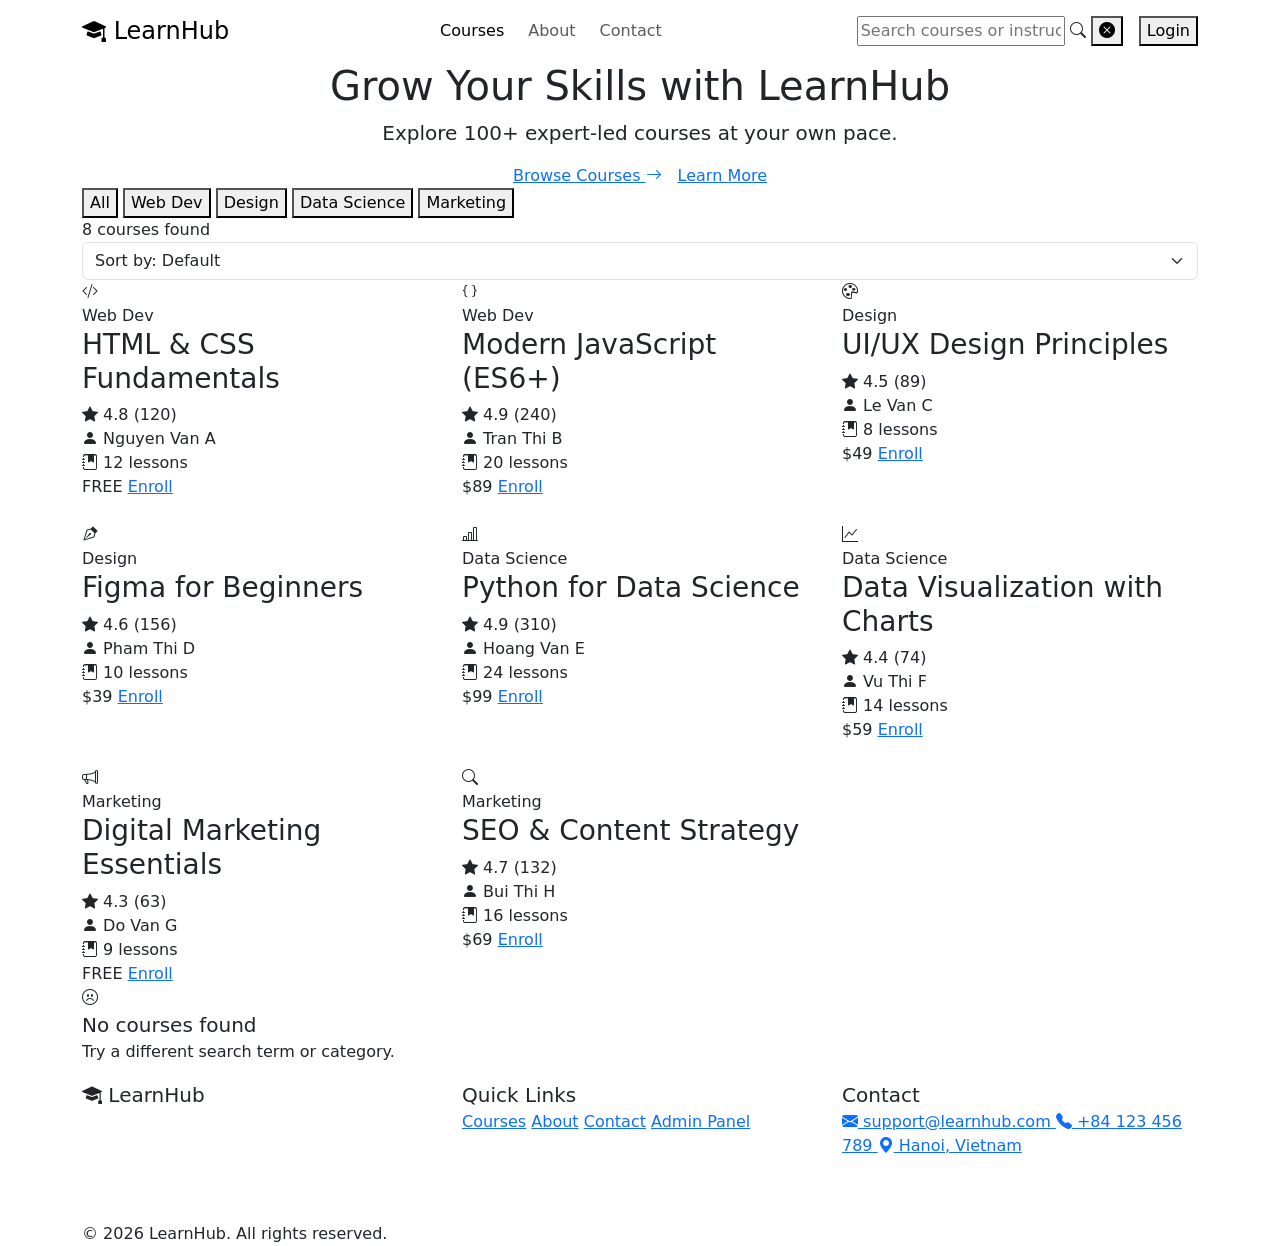
==== FE/index.html @ e5425d38 "cmt" ====
<!DOCTYPE html>
<html lang="en">
<head>
<meta charset="UTF-8" />
<meta name="viewport" content="width=device-width, initial-scale=1.0" />
<title>LearnHub — Online Learning Platform</title>

<!-- Bootstrap 5 CSS (CDN) -->
<link
  href="https://cdn.jsdelivr.net/npm/bootstrap@5.3.3/dist/css/bootstrap.min.css"
  rel="stylesheet"
/>
<!-- Bootstrap Icons (CDN) -->
<link
  rel="stylesheet"
  href="https://cdn.jsdelivr.net/npm/bootstrap-icons@1.11.3/font/bootstrap-icons.css"
/>
<!-- Shared custom styles -->
<link rel="stylesheet" href="style.css" />
</head>
<body>

<!-- ===================== NAVBAR ===================== -->
<nav class="navbar navbar-expand-lg sticky-top">
  <div class="container">
    <a class="navbar-brand fs-4" href="index.html">
      <i class="bi bi-mortarboard-fill"></i> LearnHub
    </a>

    <button
      class="navbar-toggler"
      type="button"
      data-bs-toggle="collapse"
      data-bs-target="#navMenu"
      aria-controls="navMenu"
      aria-expanded="false"
      aria-label="Toggle navigation"
    >
      <span class="navbar-toggler-icon"></span>
    </button>

    <div class="collapse navbar-collapse" id="navMenu">
      <ul class="navbar-nav mx-auto mb-3 mb-lg-0 gap-lg-2">
        <li class="nav-item"><a class="nav-link active" href="index.html">Courses</a></li>
        <li class="nav-item"><a class="nav-link" href="#about">About</a></li>
        <li class="nav-item"><a class="nav-link" href="#contact">Contact</a></li>
      </ul>

      <div class="d-flex align-items-center gap-3">
        <div class="search-wrapper" id="searchWrapper">
          <input
            type="text"
            id="searchInput"
            class="search-input"
            placeholder="Search courses or instructors..."
            aria-label="Search courses"
          />
          <i class="bi bi-search search-icon"></i>
          <button class="search-clear" id="searchClear" aria-label="Clear search">
            <i class="bi bi-x-circle-fill"></i>
          </button>
        </div>
        <button class="btn-custom btn-primary-custom">Login</button>
      </div>
    </div>
  </div>
</nav>

<!-- ===================== HERO ===================== -->
<header class="hero bg-light-custom">
  <div class="container text-center">
    <h1 class="hero-title">Grow Your Skills with LearnHub</h1>
    <p class="hero-text fs-5">Explore 100+ expert-led courses at your own pace.</p>
    <div class="d-flex justify-content-center gap-3 flex-wrap">
      <a href="#courses" class="btn-custom btn-primary-custom">
        Browse Courses <i class="bi bi-arrow-right"></i>
      </a>
      <a href="#about" class="btn-custom" style="background: var(--white); border: 1px solid var(--border);">
        Learn More
      </a>
    </div>
  </div>
</header>

<!-- ===================== COURSE LISTING ===================== -->
<main class="container section-padding" id="courses">

  <!-- Category tabs -->
  <div class="category-tabs">
    <button class="tab-btn active" data-category="All">All</button>
    <button class="tab-btn" data-category="Web Dev">Web Dev</button>
    <button class="tab-btn" data-category="Design">Design</button>
    <button class="tab-btn" data-category="Data Science">Data Science</button>
    <button class="tab-btn" data-category="Marketing">Marketing</button>
  </div>

  <!-- Toolbar: results count + sort -->
  <div class="toolbar">
    <span class="results-count" id="resultsCount">8 courses found</span>
    <select class="form-select sort-select" id="sortSelect" aria-label="Sort courses">
      <option value="default">Sort by: Default</option>
      <option value="price-asc">Price: Low to High</option>
      <option value="price-desc">Price: High to Low</option>
      <option value="rating-desc">Rating: High to Low</option>
    </select>
  </div>

  <!-- Course cards grid -->
  <div class="row g-4" id="courseGrid">
    <!-- Cards are injected here by app.js -->
  </div>

  <!-- Empty state -->
  <div class="no-courses" id="noCourses">
    <i class="bi bi-emoji-frown d-block"></i>
    <p class="fs-5 mb-0">No courses found</p>
    <p>Try a different search term or category.</p>
  </div>

</main>

<!-- ===================== FOOTER ===================== -->
<footer id="contact">
  <div class="container">
    <div class="row g-4">
      <div class="col-lg-4 col-md-6">
        <div class="footer-title fs-5"><i class="bi bi-mortarboard-fill"></i> LearnHub</div>
        <p class="text-white-50">
          LearnHub helps you learn practical, job-ready skills with expert-led,
          self-paced courses in web development, design, data science, and marketing.
        </p>
      </div>
      <div class="col-lg-4 col-md-6">
        <div class="footer-title fs-5">Quick Links</div>
        <a href="index.html" class="footer-link">Courses</a>
        <a href="#about" class="footer-link">About</a>
        <a href="#contact" class="footer-link">Contact</a>
        <a href="admin.html" class="footer-link">Admin Panel</a>
      </div>
      <div class="col-lg-4 col-md-6">
        <div class="footer-title fs-5">Contact</div>
        <a href="mailto:support@learnhub.com" class="footer-link">
          <i class="bi bi-envelope-fill"></i> support@learnhub.com
        </a>
        <a href="tel:+84123456789" class="footer-link">
          <i class="bi bi-telephone-fill"></i> +84 123 456 789
        </a>
        <a href="#" class="footer-link">
          <i class="bi bi-geo-alt-fill"></i> Hanoi, Vietnam
        </a>
      </div>
    </div>
    <div class="footer-bottom">
      &copy; 2026 LearnHub. All rights reserved.
    </div>
  </div>
</footer>

<!-- Bootstrap JS bundle (CDN) -->
<script src="https://cdn.jsdelivr.net/npm/bootstrap@5.3.3/dist/js/bootstrap.bundle.min.js"></script>
<!-- Shared app logic (data, render, filter, sort) -->
<script src="app.js"></script>
</body>
</html>
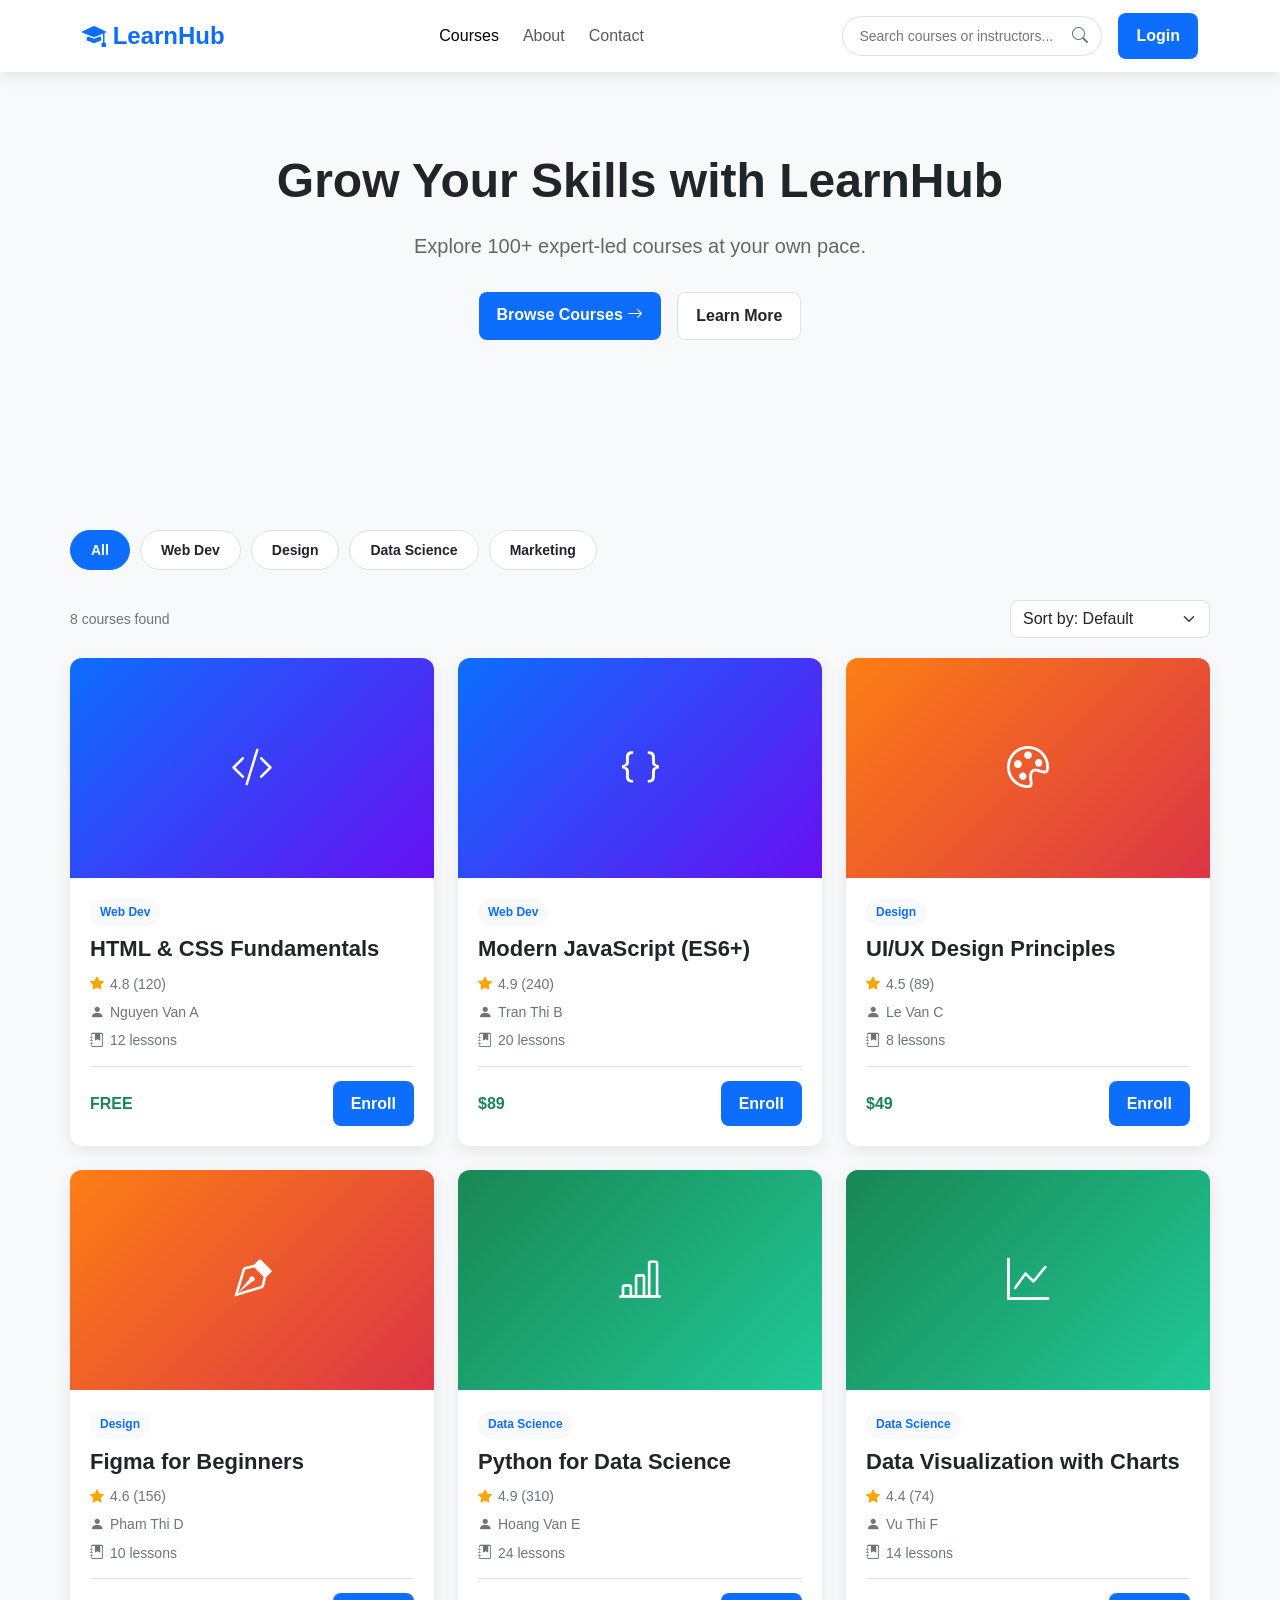
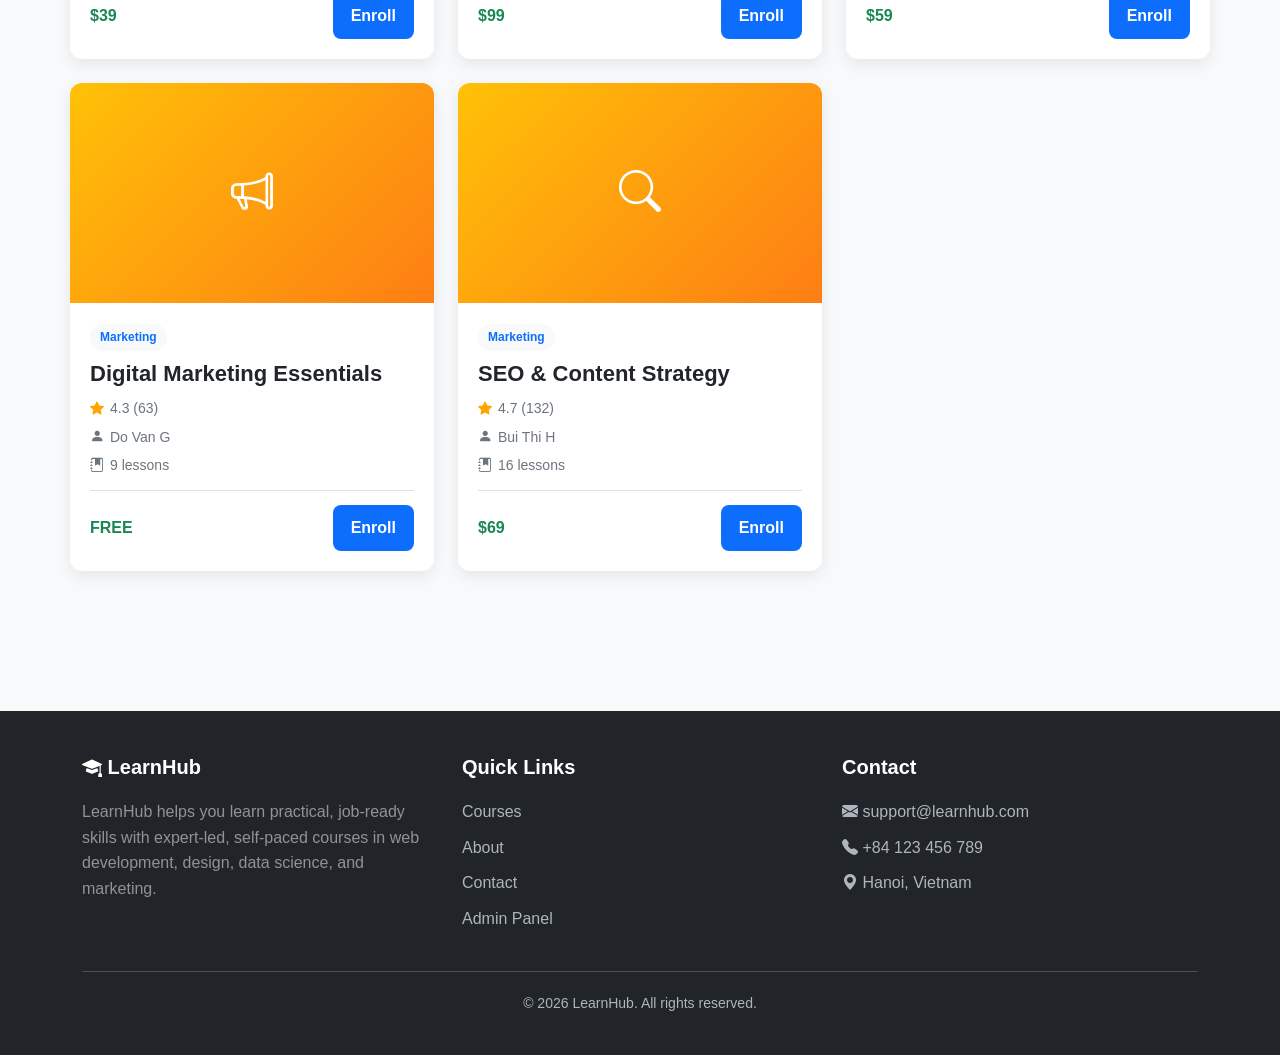
==== commit 0bad27a2: "add login and signup page" ====
--- a/FE/index.html
+++ b/FE/index.html
@@ -16,7 +16,7 @@
   href="https://cdn.jsdelivr.net/npm/bootstrap-icons@1.11.3/font/bootstrap-icons.css"
 />
 <!-- Shared custom styles -->
-<link rel="stylesheet" href="style.css" />
+<link rel="stylesheet" href="Style.css" />
 </head>
 <body>
 
@@ -60,7 +60,7 @@
             <i class="bi bi-x-circle-fill"></i>
           </button>
         </div>
-        <button class="btn-custom btn-primary-custom">Login</button>
+        <a class="btn-custom btn-primary-custom" href="login.html">Login</a>
       </div>
     </div>
   </div>
--- a/FE/Style.css
+++ b/FE/Style.css
@@ -0,0 +1,640 @@
+﻿* {
+    margin: 0;
+    padding: 0;
+    box-sizing: border-box;
+}
+
+html {
+    scroll-behavior: smooth;
+}
+
+body {
+    font-family: "Segoe UI", sans-serif;
+    background: #f8f9fa;
+    color: #212529;
+    line-height: 1.6;
+}
+
+img {
+    max-width: 100%;
+    display: block;
+}
+
+a {
+    text-decoration: none;
+    color: inherit;
+}
+
+ul {
+    list-style: none;
+}
+
+:root {
+    --primary: #0d6efd;
+    --secondary: #6c757d;
+    --success: #198754;
+    --danger: #dc3545;
+    --warning: #ffc107;
+    --white: #fff;
+    --light: #f8f9fa;
+    --dark: #212529;
+    --border: #dee2e6;
+    --radius: 10px;
+    --shadow: 0 5px 15px rgba(0, 0, 0, .08);
+}
+
+.navbar {
+    background: var(--white);
+    box-shadow: var(--shadow);
+    padding: 12px 0;
+}
+
+.navbar-brand {
+    font-weight: 700;
+    color: var(--primary);
+}
+
+.nav-link {
+    font-weight: 500;
+    transition: .3s;
+}
+
+    .nav-link:hover {
+        color: var(--primary);
+    }
+
+.btn-custom {
+    border: none;
+    border-radius: 8px;
+    padding: 10px 18px;
+    font-weight: 600;
+    cursor: pointer;
+    transition: .3s;
+}
+
+.btn-primary-custom {
+    background: var(--primary);
+    color: var(--white);
+}
+
+    .btn-primary-custom:hover {
+        background: #0056d2;
+    }
+
+.hero {
+    padding: 80px 0;
+}
+
+.hero-title {
+    font-size: 48px;
+    font-weight: 700;
+    margin-bottom: 20px;
+}
+
+.hero-text {
+    color: #666;
+    margin-bottom: 30px;
+}
+
+.course-card {
+    background: var(--white);
+    border-radius: 12px;
+    overflow: hidden;
+    box-shadow: var(--shadow);
+    transition: .3s;
+    height: 100%;
+}
+
+    .course-card:hover {
+        transform: translateY(-5px);
+        box-shadow: 0 10px 20px rgba(0, 0, 0, .15);
+    }
+
+.course-image {
+    width: 100%;
+    height: 220px;
+    object-fit: cover;
+}
+
+.course-body {
+    padding: 20px;
+}
+
+.course-title {
+    font-size: 22px;
+    font-weight: 700;
+    margin-bottom: 10px;
+}
+
+.course-price {
+    color: var(--success);
+    font-weight: 700;
+}
+
+.course-rating {
+    color: orange;
+}
+
+footer {
+    background: var(--dark);
+    color: var(--white);
+    padding: 40px 0;
+    margin-top: 60px;
+}
+
+.form-control,
+.form-select {
+    border-radius: 8px;
+}
+
+    .form-control:focus,
+    .form-select:focus {
+        border-color: var(--primary);
+        box-shadow: 0 0 0 .2rem rgba(13, 110, 253, .2);
+    }
+
+.table {
+    background: var(--white);
+}
+
+.modal-content {
+    border: none;
+    border-radius: 12px;
+}
+
+.sidebar {
+    min-height: 100vh;
+    background: var(--dark);
+    color: var(--white);
+}
+
+.section-padding {
+    padding: 80px 0;
+}
+
+.shadow-custom {
+    box-shadow: var(--shadow);
+}
+
+.rounded-custom {
+    border-radius: var(--radius);
+}
+
+.text-primary-custom {
+    color: var(--primary);
+}
+
+.bg-light-custom {
+    background: var(--light);
+}
+
+@media (max-width: 992px) {
+    .hero {
+        padding: 60px 0;
+    }
+
+    .hero-title {
+        font-size: 38px;
+    }
+}
+
+@media (max-width: 768px) {
+    .hero {
+        text-align: center;
+    }
+
+    .hero-title {
+        font-size: 32px;
+    }
+
+    .course-title {
+        font-size: 20px;
+    }
+
+    .section-padding {
+        padding: 60px 0;
+    }
+}
+
+@media (max-width: 576px) {
+    .hero-title {
+        font-size: 28px;
+    }
+
+    .course-title {
+        font-size: 18px;
+    }
+
+    .btn-custom {
+        width: 100%;
+    }
+    .course-footer {
+        flex-direction: column;
+        align-items: stretch;
+        gap: 10px;
+    }
+
+    footer {
+        text-align: center;
+    }
+}
+
+/* Search box in navbar */
+.search-wrapper {
+    position: relative;
+    width: 260px;
+}
+
+.search-input {
+    border-radius: 20px;
+    padding: 8px 36px 8px 16px;
+    border: 1px solid var(--border);
+    width: 100%;
+    font-size: 14px;
+    outline: none;
+    transition: .3s;
+}
+
+    .search-input:focus {
+        border-color: var(--primary);
+        box-shadow: 0 0 0 .15rem rgba(13, 110, 253, .15);
+    }
+
+.search-icon {
+    position: absolute;
+    right: 14px;
+    top: 50%;
+    transform: translateY(-50%);
+    color: var(--secondary);
+    pointer-events: none;
+}
+
+.search-clear {
+    position: absolute;
+    right: 10px;
+    top: 50%;
+    transform: translateY(-50%);
+    color: var(--secondary);
+    cursor: pointer;
+    background: none;
+    border: none;
+    display: none;
+    font-size: 16px;
+    line-height: 1;
+}
+
+.search-wrapper.has-text .search-icon {
+    display: none;
+}
+
+.search-wrapper.has-text .search-clear {
+    display: block;
+}
+
+/* Category tabs */
+.category-tabs {
+    display: flex;
+    flex-wrap: wrap;
+    gap: 10px;
+    margin: 30px 0;
+}
+
+.tab-btn {
+    border: 1px solid var(--border);
+    background: var(--white);
+    color: var(--dark);
+    padding: 8px 20px;
+    border-radius: 30px;
+    font-weight: 600;
+    font-size: 14px;
+    cursor: pointer;
+    transition: .25s;
+}
+
+    .tab-btn:hover {
+        border-color: var(--primary);
+        color: var(--primary);
+    }
+
+    .tab-btn.active {
+        background: var(--primary);
+        border-color: var(--primary);
+        color: var(--white);
+    }
+
+/* Toolbar */
+.toolbar {
+    display: flex;
+    align-items: center;
+    justify-content: space-between;
+    flex-wrap: wrap;
+    gap: 12px;
+    margin-bottom: 20px;
+}
+
+.results-count {
+    color: var(--secondary);
+    font-size: 14px;
+}
+
+.sort-select {
+    width: auto;
+    min-width: 200px;
+}
+
+/* Course thumbnail placeholder */
+.course-image.thumb-placeholder {
+    height: 220px;
+    display: flex;
+    align-items: center;
+    justify-content: center;
+    font-size: 42px;
+    color: var(--white);
+}
+
+.thumb-web-dev { background: linear-gradient(135deg, #0d6efd, #6610f2); }
+.thumb-design { background: linear-gradient(135deg, #fd7e14, #dc3545); }
+.thumb-data-science { background: linear-gradient(135deg, #198754, #20c997); }
+.thumb-marketing { background: linear-gradient(135deg, #ffc107, #fd7e14); }
+
+/* Course meta rows */
+.course-meta {
+    display: flex;
+    align-items: center;
+    gap: 6px;
+    font-size: 14px;
+    color: var(--secondary);
+    margin-bottom: 6px;
+}
+
+.course-footer {
+    display: flex;
+    align-items: center;
+    justify-content: space-between;
+    margin-top: 14px;
+    padding-top: 14px;
+    border-top: 1px solid var(--border);
+}
+
+.badge-category {
+    display: inline-block;
+    font-size: 12px;
+    font-weight: 600;
+    padding: 4px 10px;
+    border-radius: 20px;
+    background: var(--light);
+    color: var(--primary);
+    margin-bottom: 10px;
+}
+
+/* No courses found state */
+.no-courses {
+    text-align: center;
+    padding: 60px 20px;
+    color: var(--secondary);
+    display: none;
+}
+
+    .no-courses.show {
+        display: block;
+    }
+
+    /* Auth pages */
+    .auth-shell {
+        min-height: calc(100vh - 80px);
+        display: flex;
+        align-items: center;
+        padding: 48px 0 72px;
+        background:
+            radial-gradient(circle at top left, rgba(13, 110, 253, .14), transparent 34%),
+            radial-gradient(circle at bottom right, rgba(25, 135, 84, .10), transparent 32%),
+            var(--light);
+    }
+
+    .auth-panel {
+        position: relative;
+        overflow: hidden;
+        background: linear-gradient(180deg, rgba(255, 255, 255, .98), rgba(248, 249, 250, .98));
+        border: 1px solid rgba(222, 226, 230, .85);
+    }
+
+    .auth-panel::before {
+        content: "";
+        position: absolute;
+        inset: auto -90px -120px auto;
+        width: 240px;
+        height: 240px;
+        border-radius: 50%;
+        background: radial-gradient(circle, rgba(13, 110, 253, .14), transparent 70%);
+        pointer-events: none;
+    }
+
+    .auth-brand {
+        display: inline-flex;
+        align-items: center;
+        gap: 10px;
+        font-weight: 700;
+        color: var(--primary);
+        margin-bottom: 16px;
+    }
+
+    .auth-kicker {
+        display: inline-flex;
+        align-items: center;
+        gap: 8px;
+        border-radius: 999px;
+        padding: 8px 14px;
+        background: rgba(13, 110, 253, .1);
+        color: var(--primary);
+        font-size: 13px;
+        font-weight: 600;
+        margin-bottom: 18px;
+    }
+
+    .auth-title {
+        font-size: 40px;
+        line-height: 1.1;
+        font-weight: 800;
+        margin-bottom: 14px;
+    }
+
+    .auth-text {
+        color: #5f6368;
+        max-width: 520px;
+    }
+
+    .auth-feature-list {
+        display: grid;
+        gap: 12px;
+        margin-top: 28px;
+    }
+
+    .auth-feature-item {
+        display: flex;
+        align-items: flex-start;
+        gap: 12px;
+        padding: 14px 16px;
+        border-radius: 14px;
+        background: rgba(255, 255, 255, .7);
+        border: 1px solid rgba(222, 226, 230, .75);
+    }
+
+    .auth-feature-icon {
+        width: 38px;
+        height: 38px;
+        border-radius: 12px;
+        display: inline-flex;
+        align-items: center;
+        justify-content: center;
+        background: rgba(13, 110, 253, .12);
+        color: var(--primary);
+        flex-shrink: 0;
+    }
+
+    .auth-form-card {
+        position: relative;
+        z-index: 1;
+    }
+
+    .auth-form-card .form-control {
+        padding: 12px 14px;
+    }
+
+    .auth-form-card .form-floating > .form-control {
+        height: calc(3.8rem + 2px);
+    }
+
+    .auth-form-card .form-floating > label {
+        color: var(--secondary);
+    }
+
+    .auth-divider {
+        display: flex;
+        align-items: center;
+        gap: 12px;
+        color: var(--secondary);
+        font-size: 14px;
+        margin: 20px 0;
+    }
+
+    .auth-divider::before,
+    .auth-divider::after {
+        content: "";
+        flex: 1;
+        height: 1px;
+        background: var(--border);
+    }
+
+    .auth-link {
+        color: var(--primary);
+        font-weight: 600;
+    }
+
+    .auth-link:hover {
+        text-decoration: underline;
+    }
+
+    .password-toggle {
+        position: absolute;
+        right: 12px;
+        top: 50%;
+        transform: translateY(-50%);
+        border: none;
+        background: transparent;
+        color: var(--secondary);
+        padding: 6px;
+    }
+
+    .auth-message {
+        display: none;
+        margin-bottom: 18px;
+    }
+
+    .auth-message.show {
+        display: block;
+    }
+
+    .auth-note {
+        color: var(--secondary);
+        font-size: 14px;
+    }
+
+    .auth-footer-link {
+        color: var(--white);
+        opacity: .82;
+    }
+
+    .auth-footer-link:hover {
+        opacity: 1;
+        color: var(--white);
+    }
+
+    @media (max-width: 992px) {
+        .auth-title {
+            font-size: 34px;
+        }
+    }
+
+    @media (max-width: 768px) {
+        .auth-shell {
+            padding: 28px 0 56px;
+        }
+
+        .auth-title {
+            font-size: 30px;
+        }
+    }
+
+    @media (max-width: 576px) {
+        .auth-title {
+            font-size: 26px;
+        }
+    }
+
+    .no-courses i {
+        font-size: 48px;
+        margin-bottom: 16px;
+        color: var(--border);
+    }
+
+/* Footer links */
+.footer-title {
+    font-weight: 700;
+    margin-bottom: 16px;
+}
+
+.footer-link {
+    display: block;
+    color: #adb5bd;
+    margin-bottom: 10px;
+    transition: .3s;
+}
+
+    .footer-link:hover {
+        color: var(--white);
+    }
+
+.footer-bottom {
+    border-top: 1px solid #495057;
+    margin-top: 30px;
+    padding-top: 20px;
+    text-align: center;
+    color: #adb5bd;
+    font-size: 14px;
+}
+
+@media (max-width: 768px) {
+    .search-wrapper {
+        width: 100%;
+        margin: 10px 0;
+    }
+
+    .toolbar {
+        flex-direction: column;
+        align-items: stretch;
+    }
+
+    .sort-select {
+        width: 100%;
+    }
+}
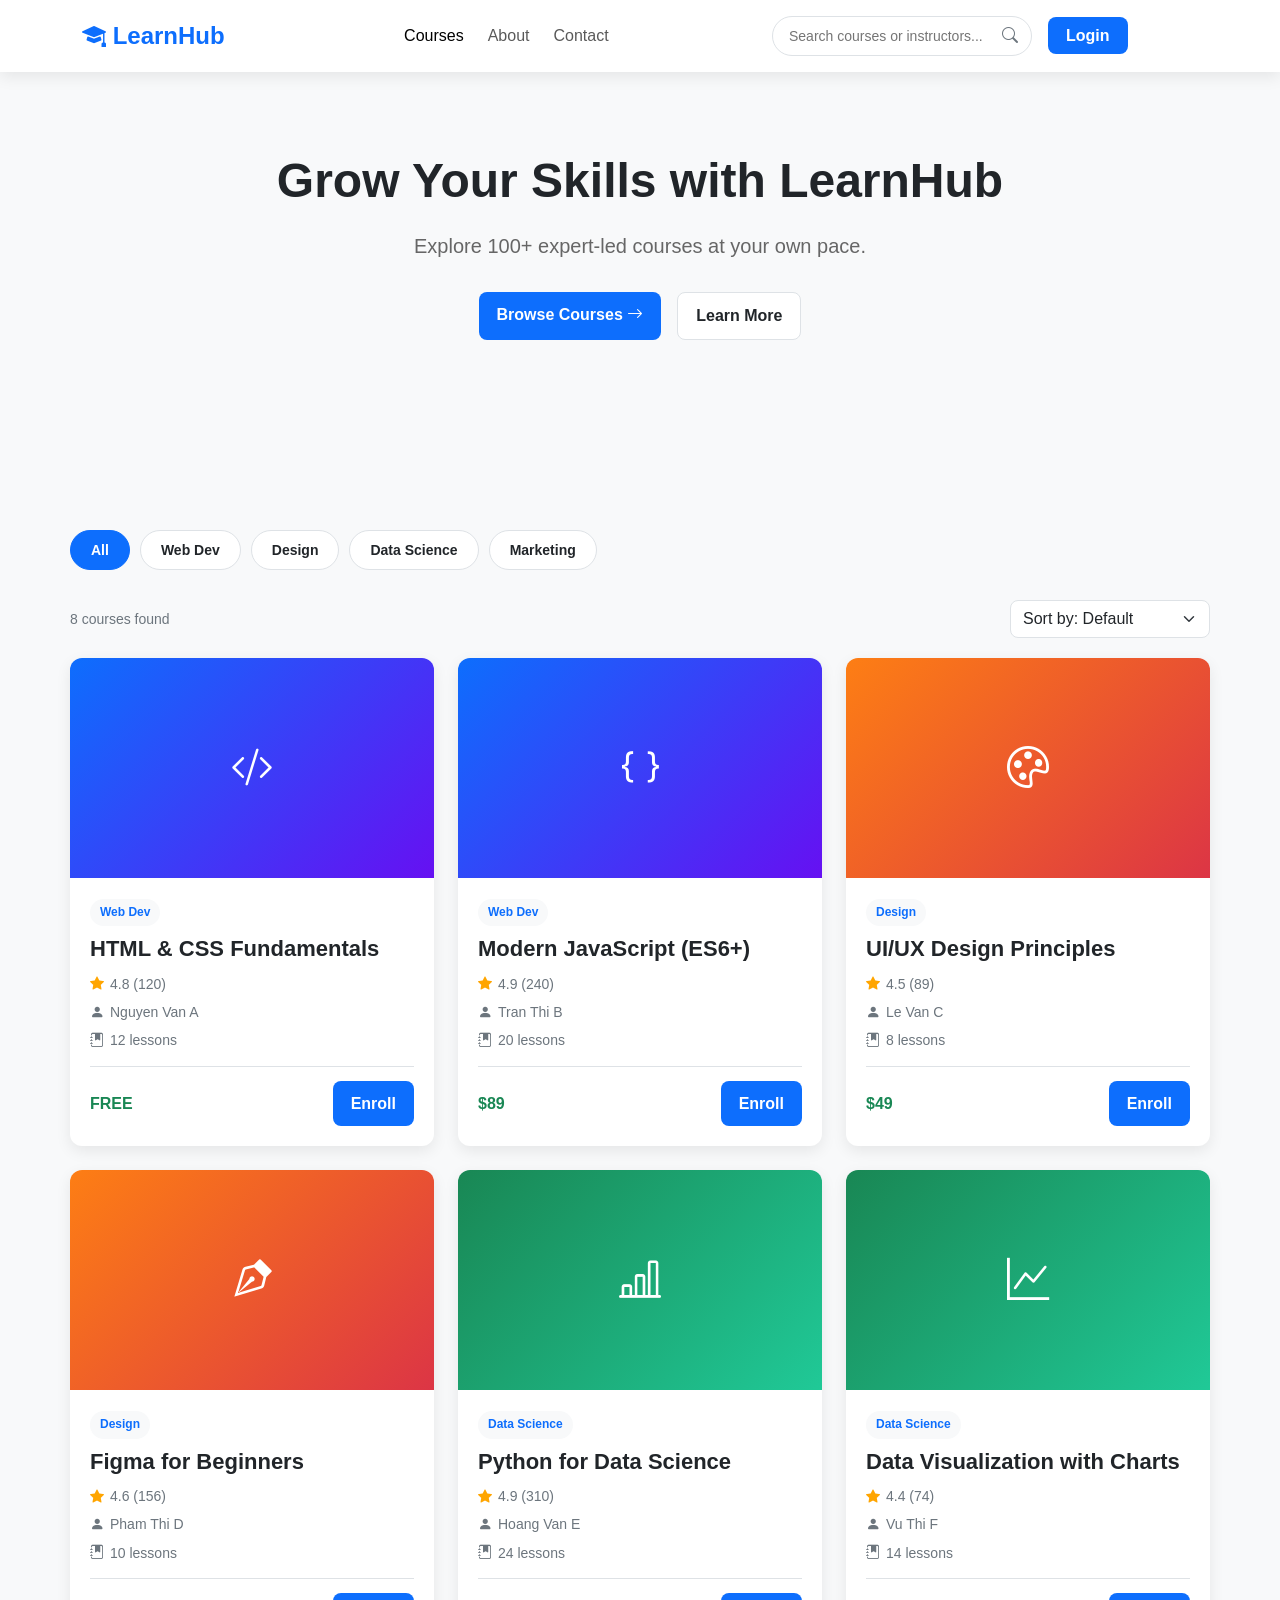
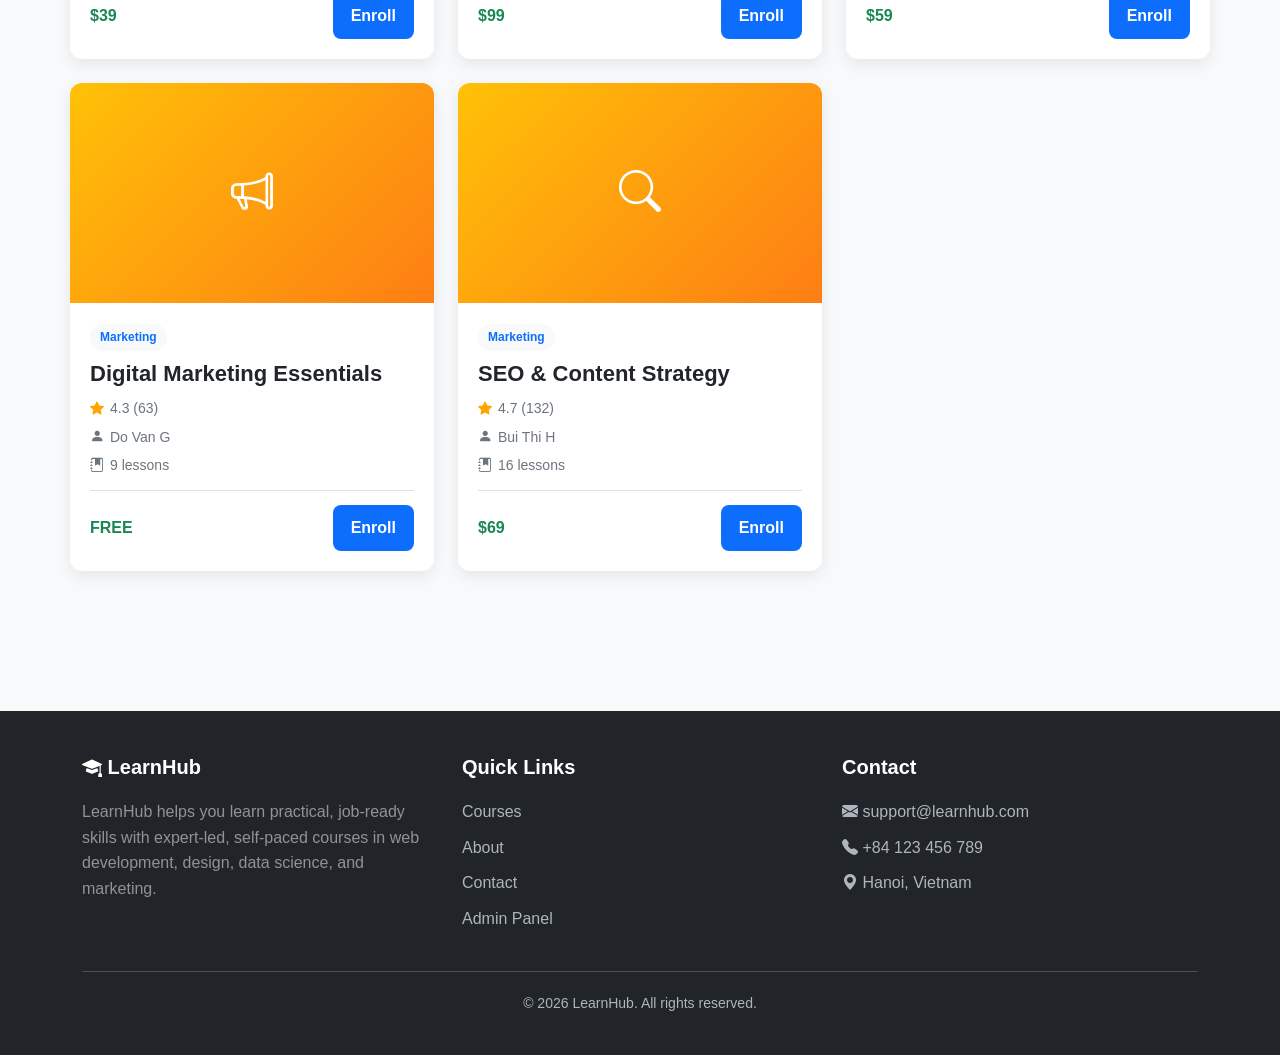
==== commit a43ffdde: "add login functionality" ====
--- a/FE/index.html
+++ b/FE/index.html
@@ -1,164 +1,205 @@
-<!DOCTYPE html>
+<!doctype html>
 <html lang="en">
-<head>
-<meta charset="UTF-8" />
-<meta name="viewport" content="width=device-width, initial-scale=1.0" />
-<title>LearnHub — Online Learning Platform</title>
-
-<!-- Bootstrap 5 CSS (CDN) -->
-<link
-  href="https://cdn.jsdelivr.net/npm/bootstrap@5.3.3/dist/css/bootstrap.min.css"
-  rel="stylesheet"
-/>
-<!-- Bootstrap Icons (CDN) -->
-<link
-  rel="stylesheet"
-  href="https://cdn.jsdelivr.net/npm/bootstrap-icons@1.11.3/font/bootstrap-icons.css"
-/>
-<!-- Shared custom styles -->
-<link rel="stylesheet" href="Style.css" />
-</head>
-<body>
-
-<!-- ===================== NAVBAR ===================== -->
-<nav class="navbar navbar-expand-lg sticky-top">
-  <div class="container">
-    <a class="navbar-brand fs-4" href="index.html">
-      <i class="bi bi-mortarboard-fill"></i> LearnHub
-    </a>
-
-    <button
-      class="navbar-toggler"
-      type="button"
-      data-bs-toggle="collapse"
-      data-bs-target="#navMenu"
-      aria-controls="navMenu"
-      aria-expanded="false"
-      aria-label="Toggle navigation"
-    >
-      <span class="navbar-toggler-icon"></span>
-    </button>
-
-    <div class="collapse navbar-collapse" id="navMenu">
-      <ul class="navbar-nav mx-auto mb-3 mb-lg-0 gap-lg-2">
-        <li class="nav-item"><a class="nav-link active" href="index.html">Courses</a></li>
-        <li class="nav-item"><a class="nav-link" href="#about">About</a></li>
-        <li class="nav-item"><a class="nav-link" href="#contact">Contact</a></li>
-      </ul>
-
-      <div class="d-flex align-items-center gap-3">
-        <div class="search-wrapper" id="searchWrapper">
-          <input
-            type="text"
-            id="searchInput"
-            class="search-input"
-            placeholder="Search courses or instructors..."
-            aria-label="Search courses"
-          />
-          <i class="bi bi-search search-icon"></i>
-          <button class="search-clear" id="searchClear" aria-label="Clear search">
-            <i class="bi bi-x-circle-fill"></i>
-          </button>
-        </div>
-        <a class="btn-custom btn-primary-custom" href="login.html">Login</a>
-      </div>
-    </div>
-  </div>
-</nav>
-
-<!-- ===================== HERO ===================== -->
-<header class="hero bg-light-custom">
-  <div class="container text-center">
-    <h1 class="hero-title">Grow Your Skills with LearnHub</h1>
-    <p class="hero-text fs-5">Explore 100+ expert-led courses at your own pace.</p>
-    <div class="d-flex justify-content-center gap-3 flex-wrap">
-      <a href="#courses" class="btn-custom btn-primary-custom">
-        Browse Courses <i class="bi bi-arrow-right"></i>
-      </a>
-      <a href="#about" class="btn-custom" style="background: var(--white); border: 1px solid var(--border);">
-        Learn More
-      </a>
-    </div>
-  </div>
-</header>
-
-<!-- ===================== COURSE LISTING ===================== -->
-<main class="container section-padding" id="courses">
-
-  <!-- Category tabs -->
-  <div class="category-tabs">
-    <button class="tab-btn active" data-category="All">All</button>
-    <button class="tab-btn" data-category="Web Dev">Web Dev</button>
-    <button class="tab-btn" data-category="Design">Design</button>
-    <button class="tab-btn" data-category="Data Science">Data Science</button>
-    <button class="tab-btn" data-category="Marketing">Marketing</button>
-  </div>
-
-  <!-- Toolbar: results count + sort -->
-  <div class="toolbar">
-    <span class="results-count" id="resultsCount">8 courses found</span>
-    <select class="form-select sort-select" id="sortSelect" aria-label="Sort courses">
-      <option value="default">Sort by: Default</option>
-      <option value="price-asc">Price: Low to High</option>
-      <option value="price-desc">Price: High to Low</option>
-      <option value="rating-desc">Rating: High to Low</option>
-    </select>
-  </div>
-
-  <!-- Course cards grid -->
-  <div class="row g-4" id="courseGrid">
-    <!-- Cards are injected here by app.js -->
-  </div>
-
-  <!-- Empty state -->
-  <div class="no-courses" id="noCourses">
-    <i class="bi bi-emoji-frown d-block"></i>
-    <p class="fs-5 mb-0">No courses found</p>
-    <p>Try a different search term or category.</p>
-  </div>
-
-</main>
-
-<!-- ===================== FOOTER ===================== -->
-<footer id="contact">
-  <div class="container">
-    <div class="row g-4">
-      <div class="col-lg-4 col-md-6">
-        <div class="footer-title fs-5"><i class="bi bi-mortarboard-fill"></i> LearnHub</div>
-        <p class="text-white-50">
-          LearnHub helps you learn practical, job-ready skills with expert-led,
-          self-paced courses in web development, design, data science, and marketing.
-        </p>
-      </div>
-      <div class="col-lg-4 col-md-6">
-        <div class="footer-title fs-5">Quick Links</div>
-        <a href="index.html" class="footer-link">Courses</a>
-        <a href="#about" class="footer-link">About</a>
-        <a href="#contact" class="footer-link">Contact</a>
-        <a href="admin.html" class="footer-link">Admin Panel</a>
-      </div>
-      <div class="col-lg-4 col-md-6">
-        <div class="footer-title fs-5">Contact</div>
-        <a href="mailto:support@learnhub.com" class="footer-link">
-          <i class="bi bi-envelope-fill"></i> support@learnhub.com
-        </a>
-        <a href="tel:+84123456789" class="footer-link">
-          <i class="bi bi-telephone-fill"></i> +84 123 456 789
-        </a>
-        <a href="#" class="footer-link">
-          <i class="bi bi-geo-alt-fill"></i> Hanoi, Vietnam
-        </a>
-      </div>
-    </div>
-    <div class="footer-bottom">
-      &copy; 2026 LearnHub. All rights reserved.
-    </div>
-  </div>
-</footer>
-
-<!-- Bootstrap JS bundle (CDN) -->
-<script src="https://cdn.jsdelivr.net/npm/bootstrap@5.3.3/dist/js/bootstrap.bundle.min.js"></script>
-<!-- Shared app logic (data, render, filter, sort) -->
-<script src="app.js"></script>
-</body>
+    <head>
+        <meta charset="UTF-8" />
+        <meta name="viewport" content="width=device-width, initial-scale=1.0" />
+        <title>LearnHub — Online Learning Platform</title>
+
+        <!-- Bootstrap 5 CSS (CDN) -->
+        <link
+            href="https://cdn.jsdelivr.net/npm/bootstrap@5.3.3/dist/css/bootstrap.min.css"
+            rel="stylesheet"
+        />
+        <!-- Bootstrap Icons (CDN) -->
+        <link
+            rel="stylesheet"
+            href="https://cdn.jsdelivr.net/npm/bootstrap-icons@1.11.3/font/bootstrap-icons.css"
+        />
+        <!-- Shared custom styles -->
+        <link rel="stylesheet" href="Style.css" />
+    </head>
+    <body>
+        <!-- ===================== NAVBAR ===================== -->
+        <nav class="navbar navbar-expand-lg sticky-top">
+            <div class="container">
+                <a class="navbar-brand fs-4" href="index.html">
+                    <i class="bi bi-mortarboard-fill"></i> LearnHub
+                </a>
+
+                <button
+                    class="navbar-toggler"
+                    type="button"
+                    data-bs-toggle="collapse"
+                    data-bs-target="#navMenu"
+                    aria-controls="navMenu"
+                    aria-expanded="false"
+                    aria-label="Toggle navigation"
+                >
+                    <span class="navbar-toggler-icon"></span>
+                </button>
+
+                <div class="collapse navbar-collapse" id="navMenu">
+                    <ul class="navbar-nav mx-auto mb-3 mb-lg-0 gap-lg-2">
+                        <li class="nav-item">
+                            <a class="nav-link active" href="index.html"
+                                >Courses</a
+                            >
+                        </li>
+                        <li class="nav-item">
+                            <a class="nav-link" href="#about">About</a>
+                        </li>
+                        <li class="nav-item">
+                            <a class="nav-link" href="#contact">Contact</a>
+                        </li>
+                    </ul>
+
+                    <div class="d-flex align-items-center gap-3">
+                        <div class="search-wrapper" id="searchWrapper">
+                            <input
+                                type="text"
+                                id="searchInput"
+                                class="search-input"
+                                placeholder="Search courses or instructors..."
+                                aria-label="Search courses"
+                            />
+                            <i class="bi bi-search search-icon"></i>
+                            <button
+                                class="search-clear"
+                                id="searchClear"
+                                aria-label="Clear search"
+                            >
+                                <i class="bi bi-x-circle-fill"></i>
+                            </button>
+                        </div>
+                        <div class="auth-nav-slot" data-auth-nav>
+                            <a
+                                class="btn-custom btn-primary-custom"
+                                href="login.html"
+                                >Login</a
+                            >
+                        </div>
+                    </div>
+                </div>
+            </div>
+        </nav>
+
+        <!-- ===================== HERO ===================== -->
+        <header class="hero bg-light-custom">
+            <div class="container text-center">
+                <h1 class="hero-title">Grow Your Skills with LearnHub</h1>
+                <p class="hero-text fs-5">
+                    Explore 100+ expert-led courses at your own pace.
+                </p>
+                <div class="d-flex justify-content-center gap-3 flex-wrap">
+                    <a href="#courses" class="btn-custom btn-primary-custom">
+                        Browse Courses <i class="bi bi-arrow-right"></i>
+                    </a>
+                    <a
+                        href="#about"
+                        class="btn-custom"
+                        style="
+                            background: var(--white);
+                            border: 1px solid var(--border);
+                        "
+                    >
+                        Learn More
+                    </a>
+                </div>
+            </div>
+        </header>
+
+        <!-- ===================== COURSE LISTING ===================== -->
+        <main class="container section-padding" id="courses">
+            <!-- Category tabs -->
+            <div class="category-tabs">
+                <button class="tab-btn active" data-category="All">All</button>
+                <button class="tab-btn" data-category="Web Dev">Web Dev</button>
+                <button class="tab-btn" data-category="Design">Design</button>
+                <button class="tab-btn" data-category="Data Science">
+                    Data Science
+                </button>
+                <button class="tab-btn" data-category="Marketing">
+                    Marketing
+                </button>
+            </div>
+
+            <!-- Toolbar: results count + sort -->
+            <div class="toolbar">
+                <span class="results-count" id="resultsCount"
+                    >8 courses found</span
+                >
+                <select
+                    class="form-select sort-select"
+                    id="sortSelect"
+                    aria-label="Sort courses"
+                >
+                    <option value="default">Sort by: Default</option>
+                    <option value="price-asc">Price: Low to High</option>
+                    <option value="price-desc">Price: High to Low</option>
+                    <option value="rating-desc">Rating: High to Low</option>
+                </select>
+            </div>
+
+            <!-- Course cards grid -->
+            <div class="row g-4" id="courseGrid">
+                <!-- Cards are injected here by app.js -->
+            </div>
+
+            <!-- Empty state -->
+            <div class="no-courses" id="noCourses">
+                <i class="bi bi-emoji-frown d-block"></i>
+                <p class="fs-5 mb-0">No courses found</p>
+                <p>Try a different search term or category.</p>
+            </div>
+        </main>
+
+        <!-- ===================== FOOTER ===================== -->
+        <footer id="contact">
+            <div class="container">
+                <div class="row g-4">
+                    <div class="col-lg-4 col-md-6">
+                        <div class="footer-title fs-5">
+                            <i class="bi bi-mortarboard-fill"></i> LearnHub
+                        </div>
+                        <p class="text-white-50">
+                            LearnHub helps you learn practical, job-ready skills
+                            with expert-led, self-paced courses in web
+                            development, design, data science, and marketing.
+                        </p>
+                    </div>
+                    <div class="col-lg-4 col-md-6">
+                        <div class="footer-title fs-5">Quick Links</div>
+                        <a href="index.html" class="footer-link">Courses</a>
+                        <a href="#about" class="footer-link">About</a>
+                        <a href="#contact" class="footer-link">Contact</a>
+                        <a href="admin.html" class="footer-link">Admin Panel</a>
+                    </div>
+                    <div class="col-lg-4 col-md-6">
+                        <div class="footer-title fs-5">Contact</div>
+                        <a
+                            href="mailto:support@learnhub.com"
+                            class="footer-link"
+                        >
+                            <i class="bi bi-envelope-fill"></i>
+                            support@learnhub.com
+                        </a>
+                        <a href="tel:+84123456789" class="footer-link">
+                            <i class="bi bi-telephone-fill"></i> +84 123 456 789
+                        </a>
+                        <a href="#" class="footer-link">
+                            <i class="bi bi-geo-alt-fill"></i> Hanoi, Vietnam
+                        </a>
+                    </div>
+                </div>
+                <div class="footer-bottom">
+                    &copy; 2026 LearnHub. All rights reserved.
+                </div>
+            </div>
+        </footer>
+
+        <!-- Bootstrap JS bundle (CDN) -->
+        <script src="https://cdn.jsdelivr.net/npm/bootstrap@5.3.3/dist/js/bootstrap.bundle.min.js"></script>
+        <!-- Shared app logic (data, render, filter, sort) -->
+        <script src="app.js"></script>
+    </body>
 </html>
--- a/FE/Style.css
+++ b/FE/Style.css
@@ -40,7 +40,7 @@
     --dark: #212529;
     --border: #dee2e6;
     --radius: 10px;
-    --shadow: 0 5px 15px rgba(0, 0, 0, .08);
+    --shadow: 0 5px 15px rgba(0, 0, 0, 0.08);
 }
 
 .navbar {
@@ -56,12 +56,12 @@
 
 .nav-link {
     font-weight: 500;
-    transition: .3s;
-}
-
-    .nav-link:hover {
-        color: var(--primary);
-    }
+    transition: 0.3s;
+}
+
+.nav-link:hover {
+    color: var(--primary);
+}
 
 .btn-custom {
     border: none;
@@ -69,7 +69,7 @@
     padding: 10px 18px;
     font-weight: 600;
     cursor: pointer;
-    transition: .3s;
+    transition: 0.3s;
 }
 
 .btn-primary-custom {
@@ -77,9 +77,41 @@
     color: var(--white);
 }
 
-    .btn-primary-custom:hover {
-        background: #0056d2;
-    }
+.btn-primary-custom:hover {
+    background: #0056d2;
+}
+
+.auth-nav-slot {
+    min-width: 150px;
+}
+
+.auth-nav-stack {
+    display: flex;
+    flex-direction: column;
+    align-items: stretch;
+    gap: 8px;
+    min-width: 150px;
+}
+
+.auth-user-name {
+    display: block;
+    text-align: center;
+    font-weight: 700;
+    color: var(--dark);
+    line-height: 1.2;
+}
+
+.btn-logout-custom {
+    background: transparent;
+    border: 1px solid var(--border);
+    color: var(--dark);
+}
+
+.btn-logout-custom:hover {
+    background: rgba(13, 110, 253, 0.08);
+    border-color: var(--primary);
+    color: var(--primary);
+}
 
 .hero {
     padding: 80px 0;
@@ -101,14 +133,14 @@
     border-radius: 12px;
     overflow: hidden;
     box-shadow: var(--shadow);
-    transition: .3s;
+    transition: 0.3s;
     height: 100%;
 }
 
-    .course-card:hover {
-        transform: translateY(-5px);
-        box-shadow: 0 10px 20px rgba(0, 0, 0, .15);
-    }
+.course-card:hover {
+    transform: translateY(-5px);
+    box-shadow: 0 10px 20px rgba(0, 0, 0, 0.15);
+}
 
 .course-image {
     width: 100%;
@@ -147,11 +179,11 @@
     border-radius: 8px;
 }
 
-    .form-control:focus,
-    .form-select:focus {
-        border-color: var(--primary);
-        box-shadow: 0 0 0 .2rem rgba(13, 110, 253, .2);
-    }
+.form-control:focus,
+.form-select:focus {
+    border-color: var(--primary);
+    box-shadow: 0 0 0 0.2rem rgba(13, 110, 253, 0.2);
+}
 
 .table {
     background: var(--white);
@@ -252,13 +284,13 @@
     width: 100%;
     font-size: 14px;
     outline: none;
-    transition: .3s;
-}
-
-    .search-input:focus {
-        border-color: var(--primary);
-        box-shadow: 0 0 0 .15rem rgba(13, 110, 253, .15);
-    }
+    transition: 0.3s;
+}
+
+.search-input:focus {
+    border-color: var(--primary);
+    box-shadow: 0 0 0 0.15rem rgba(13, 110, 253, 0.15);
+}
 
 .search-icon {
     position: absolute;
@@ -308,19 +340,19 @@
     font-weight: 600;
     font-size: 14px;
     cursor: pointer;
-    transition: .25s;
-}
-
-    .tab-btn:hover {
-        border-color: var(--primary);
-        color: var(--primary);
-    }
-
-    .tab-btn.active {
-        background: var(--primary);
-        border-color: var(--primary);
-        color: var(--white);
-    }
+    transition: 0.25s;
+}
+
+.tab-btn:hover {
+    border-color: var(--primary);
+    color: var(--primary);
+}
+
+.tab-btn.active {
+    background: var(--primary);
+    border-color: var(--primary);
+    color: var(--white);
+}
 
 /* Toolbar */
 .toolbar {
@@ -352,10 +384,18 @@
     color: var(--white);
 }
 
-.thumb-web-dev { background: linear-gradient(135deg, #0d6efd, #6610f2); }
-.thumb-design { background: linear-gradient(135deg, #fd7e14, #dc3545); }
-.thumb-data-science { background: linear-gradient(135deg, #198754, #20c997); }
-.thumb-marketing { background: linear-gradient(135deg, #ffc107, #fd7e14); }
+.thumb-web-dev {
+    background: linear-gradient(135deg, #0d6efd, #6610f2);
+}
+.thumb-design {
+    background: linear-gradient(135deg, #fd7e14, #dc3545);
+}
+.thumb-data-science {
+    background: linear-gradient(135deg, #198754, #20c997);
+}
+.thumb-marketing {
+    background: linear-gradient(135deg, #ffc107, #fd7e14);
+}
 
 /* Course meta rows */
 .course-meta {
@@ -395,207 +435,223 @@
     display: none;
 }
 
-    .no-courses.show {
-        display: block;
-    }
-
-    /* Auth pages */
+.no-courses.show {
+    display: block;
+}
+
+/* Auth pages */
+.auth-shell {
+    min-height: calc(100vh - 80px);
+    display: flex;
+    align-items: center;
+    padding: 48px 0 72px;
+    background:
+        radial-gradient(
+            circle at top left,
+            rgba(13, 110, 253, 0.14),
+            transparent 34%
+        ),
+        radial-gradient(
+            circle at bottom right,
+            rgba(25, 135, 84, 0.1),
+            transparent 32%
+        ),
+        var(--light);
+}
+
+.auth-panel {
+    position: relative;
+    overflow: hidden;
+    background: linear-gradient(
+        180deg,
+        rgba(255, 255, 255, 0.98),
+        rgba(248, 249, 250, 0.98)
+    );
+    border: 1px solid rgba(222, 226, 230, 0.85);
+}
+
+.auth-panel::before {
+    content: "";
+    position: absolute;
+    inset: auto -90px -120px auto;
+    width: 240px;
+    height: 240px;
+    border-radius: 50%;
+    background: radial-gradient(
+        circle,
+        rgba(13, 110, 253, 0.14),
+        transparent 70%
+    );
+    pointer-events: none;
+}
+
+.auth-brand {
+    display: inline-flex;
+    align-items: center;
+    gap: 10px;
+    font-weight: 700;
+    color: var(--primary);
+    margin-bottom: 16px;
+}
+
+.auth-kicker {
+    display: inline-flex;
+    align-items: center;
+    gap: 8px;
+    border-radius: 999px;
+    padding: 8px 14px;
+    background: rgba(13, 110, 253, 0.1);
+    color: var(--primary);
+    font-size: 13px;
+    font-weight: 600;
+    margin-bottom: 18px;
+}
+
+.auth-title {
+    font-size: 40px;
+    line-height: 1.1;
+    font-weight: 800;
+    margin-bottom: 14px;
+}
+
+.auth-text {
+    color: #5f6368;
+    max-width: 520px;
+}
+
+.auth-feature-list {
+    display: grid;
+    gap: 12px;
+    margin-top: 28px;
+}
+
+.auth-feature-item {
+    display: flex;
+    align-items: flex-start;
+    gap: 12px;
+    padding: 14px 16px;
+    border-radius: 14px;
+    background: rgba(255, 255, 255, 0.7);
+    border: 1px solid rgba(222, 226, 230, 0.75);
+}
+
+.auth-feature-icon {
+    width: 38px;
+    height: 38px;
+    border-radius: 12px;
+    display: inline-flex;
+    align-items: center;
+    justify-content: center;
+    background: rgba(13, 110, 253, 0.12);
+    color: var(--primary);
+    flex-shrink: 0;
+}
+
+.auth-form-card {
+    position: relative;
+    z-index: 1;
+}
+
+.auth-form-card .form-control {
+    padding: 12px 14px;
+}
+
+.auth-form-card .form-floating > .form-control {
+    height: calc(3.8rem + 2px);
+}
+
+.auth-form-card .form-floating > label {
+    color: var(--secondary);
+}
+
+.auth-divider {
+    display: flex;
+    align-items: center;
+    gap: 12px;
+    color: var(--secondary);
+    font-size: 14px;
+    margin: 20px 0;
+}
+
+.auth-divider::before,
+.auth-divider::after {
+    content: "";
+    flex: 1;
+    height: 1px;
+    background: var(--border);
+}
+
+.auth-link {
+    color: var(--primary);
+    font-weight: 600;
+}
+
+.auth-link:hover {
+    text-decoration: underline;
+}
+
+.password-toggle {
+    position: absolute;
+    right: 12px;
+    top: 50%;
+    transform: translateY(-50%);
+    border: none;
+    background: transparent;
+    color: var(--secondary);
+    padding: 6px;
+}
+
+.auth-message {
+    display: none;
+    margin-bottom: 18px;
+}
+
+.auth-message.show {
+    display: block;
+}
+
+.auth-note {
+    color: var(--secondary);
+    font-size: 14px;
+}
+
+.auth-footer-link {
+    color: var(--white);
+    opacity: 0.82;
+}
+
+.auth-footer-link:hover {
+    opacity: 1;
+    color: var(--white);
+}
+
+@media (max-width: 992px) {
+    .auth-title {
+        font-size: 34px;
+    }
+}
+
+@media (max-width: 768px) {
     .auth-shell {
-        min-height: calc(100vh - 80px);
-        display: flex;
-        align-items: center;
-        padding: 48px 0 72px;
-        background:
-            radial-gradient(circle at top left, rgba(13, 110, 253, .14), transparent 34%),
-            radial-gradient(circle at bottom right, rgba(25, 135, 84, .10), transparent 32%),
-            var(--light);
-    }
-
-    .auth-panel {
-        position: relative;
-        overflow: hidden;
-        background: linear-gradient(180deg, rgba(255, 255, 255, .98), rgba(248, 249, 250, .98));
-        border: 1px solid rgba(222, 226, 230, .85);
-    }
-
-    .auth-panel::before {
-        content: "";
-        position: absolute;
-        inset: auto -90px -120px auto;
-        width: 240px;
-        height: 240px;
-        border-radius: 50%;
-        background: radial-gradient(circle, rgba(13, 110, 253, .14), transparent 70%);
-        pointer-events: none;
-    }
-
-    .auth-brand {
-        display: inline-flex;
-        align-items: center;
-        gap: 10px;
-        font-weight: 700;
-        color: var(--primary);
-        margin-bottom: 16px;
-    }
-
-    .auth-kicker {
-        display: inline-flex;
-        align-items: center;
-        gap: 8px;
-        border-radius: 999px;
-        padding: 8px 14px;
-        background: rgba(13, 110, 253, .1);
-        color: var(--primary);
-        font-size: 13px;
-        font-weight: 600;
-        margin-bottom: 18px;
+        padding: 28px 0 56px;
     }
 
     .auth-title {
-        font-size: 40px;
-        line-height: 1.1;
-        font-weight: 800;
-        margin-bottom: 14px;
-    }
-
-    .auth-text {
-        color: #5f6368;
-        max-width: 520px;
-    }
-
-    .auth-feature-list {
-        display: grid;
-        gap: 12px;
-        margin-top: 28px;
-    }
-
-    .auth-feature-item {
-        display: flex;
-        align-items: flex-start;
-        gap: 12px;
-        padding: 14px 16px;
-        border-radius: 14px;
-        background: rgba(255, 255, 255, .7);
-        border: 1px solid rgba(222, 226, 230, .75);
-    }
-
-    .auth-feature-icon {
-        width: 38px;
-        height: 38px;
-        border-radius: 12px;
-        display: inline-flex;
-        align-items: center;
-        justify-content: center;
-        background: rgba(13, 110, 253, .12);
-        color: var(--primary);
-        flex-shrink: 0;
-    }
-
-    .auth-form-card {
-        position: relative;
-        z-index: 1;
-    }
-
-    .auth-form-card .form-control {
-        padding: 12px 14px;
-    }
-
-    .auth-form-card .form-floating > .form-control {
-        height: calc(3.8rem + 2px);
-    }
-
-    .auth-form-card .form-floating > label {
-        color: var(--secondary);
-    }
-
-    .auth-divider {
-        display: flex;
-        align-items: center;
-        gap: 12px;
-        color: var(--secondary);
-        font-size: 14px;
-        margin: 20px 0;
-    }
-
-    .auth-divider::before,
-    .auth-divider::after {
-        content: "";
-        flex: 1;
-        height: 1px;
-        background: var(--border);
-    }
-
-    .auth-link {
-        color: var(--primary);
-        font-weight: 600;
-    }
-
-    .auth-link:hover {
-        text-decoration: underline;
-    }
-
-    .password-toggle {
-        position: absolute;
-        right: 12px;
-        top: 50%;
-        transform: translateY(-50%);
-        border: none;
-        background: transparent;
-        color: var(--secondary);
-        padding: 6px;
-    }
-
-    .auth-message {
-        display: none;
-        margin-bottom: 18px;
-    }
-
-    .auth-message.show {
-        display: block;
-    }
-
-    .auth-note {
-        color: var(--secondary);
-        font-size: 14px;
-    }
-
-    .auth-footer-link {
-        color: var(--white);
-        opacity: .82;
-    }
-
-    .auth-footer-link:hover {
-        opacity: 1;
-        color: var(--white);
-    }
-
-    @media (max-width: 992px) {
-        .auth-title {
-            font-size: 34px;
-        }
-    }
-
-    @media (max-width: 768px) {
-        .auth-shell {
-            padding: 28px 0 56px;
-        }
-
-        .auth-title {
-            font-size: 30px;
-        }
-    }
-
-    @media (max-width: 576px) {
-        .auth-title {
-            font-size: 26px;
-        }
-    }
-
-    .no-courses i {
-        font-size: 48px;
-        margin-bottom: 16px;
-        color: var(--border);
-    }
+        font-size: 30px;
+    }
+}
+
+@media (max-width: 576px) {
+    .auth-title {
+        font-size: 26px;
+    }
+}
+
+.no-courses i {
+    font-size: 48px;
+    margin-bottom: 16px;
+    color: var(--border);
+}
 
 /* Footer links */
 .footer-title {
@@ -607,12 +663,12 @@
     display: block;
     color: #adb5bd;
     margin-bottom: 10px;
-    transition: .3s;
-}
-
-    .footer-link:hover {
-        color: var(--white);
-    }
+    transition: 0.3s;
+}
+
+.footer-link:hover {
+    color: var(--white);
+}
 
 .footer-bottom {
     border-top: 1px solid #495057;
